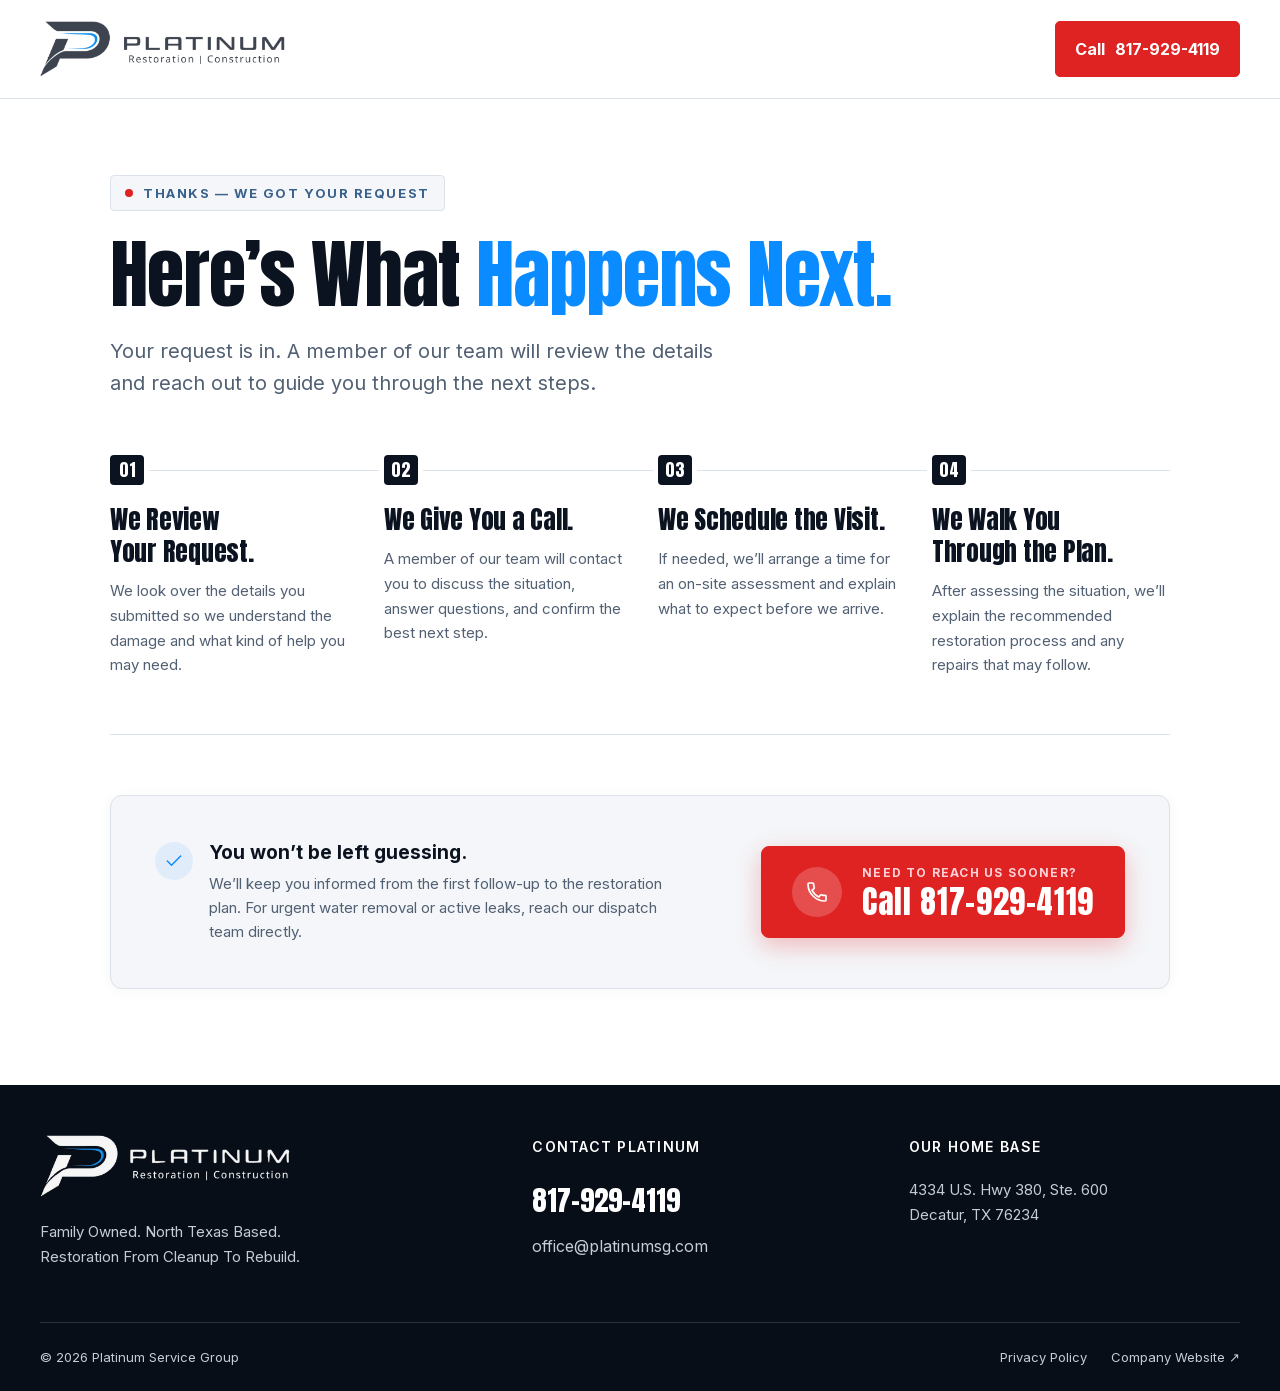
==== thanks/index.html @ e6ba88dd "first commit" ====
<!doctype html>
<html lang="en">
  <head>
    <meta charset="utf-8" />
    <meta name="viewport" content="width=device-width, initial-scale=1" />
    <meta name="robots" content="noindex,nofollow" />
    <meta name="theme-color" content="#0C1320" />
    <title>Thanks — We Got Your Request | Platinum Service Group</title>
    <link rel="icon" href="/assets/logo.png" />
    <link
      rel="preload"
      href="/assets/fonts/anton.woff2"
      as="font"
      type="font/woff2"
      crossorigin
    />
    <link
      rel="preload"
      href="/assets/fonts/inter.woff2"
      as="font"
      type="font/woff2"
      crossorigin
    />
    <link rel="stylesheet" href="/styles.css" />
    <link rel="stylesheet" href="/thanks/thanks.css" />
    <style>
      :root {
        --thanks-navy: #0c1320;
        --thanks-ink: #0f1419;
        --thanks-blue: #0a8bff;
        --thanks-blue-dark: #086ecc;
        --thanks-blue-subtle: #e1ecfa;
        --thanks-red: #df2222;
        --thanks-red-hover: #b91919;
        --thanks-muted: #526073;
        --thanks-fog: #f4f6f9;
        --thanks-line: #dce2ea;
      }
      body.thanks-page {
        background-color: #ffffff;
        color: var(--thanks-ink);
      }
      .thanks-main {
        min-height: calc(100vh - 98px - 280px);
        padding: clamp(48px, 6vw, 76px) 0 clamp(64px, 8vw, 96px);
        background: #ffffff;
      }
      .thanks-container {
        width: 100%;
        max-width: 1060px;
        margin-inline: auto;
      }
      .thanks-eyebrow {
        display: inline-flex;
        align-items: center;
        font-family:
          "Inter",
          -apple-system,
          BlinkMacSystemFont,
          sans-serif;
        font-size: 13px;
        font-weight: 700;
        letter-spacing: 0.12em;
        text-transform: uppercase;
        color: #38608a;
        background-color: var(--thanks-fog);
        border: 1px solid var(--thanks-line);
        padding: 6px 14px;
        border-radius: 4px;
        margin-bottom: 22px;
      }
      .thanks-eyebrow .dot {
        display: inline-block;
        width: 8px;
        height: 8px;
        border-radius: 50%;
        background-color: var(--thanks-red);
        margin-right: 10px;
        flex: none;
      }
      .thanks-headline {
        font-family: "Anton", Arial, sans-serif;
        font-weight: 400;
        font-size: clamp(48px, 6vw, 76px);
        line-height: 1.08;
        letter-spacing: -0.015em;
        color: var(--thanks-navy);
        margin: 0 0 20px;
      }
      .thanks-headline-accent {
        color: var(--thanks-blue);
      }
      .thanks-lead {
        font-family: "Inter", Arial, sans-serif;
        font-size: clamp(17px, 1.6vw, 20px);
        line-height: 1.6;
        color: var(--thanks-muted);
        max-width: 640px;
        margin: 0 0 clamp(42px, 5vw, 56px);
      }
      .thanks-steps-wrapper {
        position: relative;
        margin-bottom: clamp(42px, 5vw, 56px);
      }
      .thanks-steps-line {
        position: absolute;
        top: 15px;
        left: 0;
        right: 0;
        height: 1px;
        background-color: var(--thanks-line);
        z-index: 1;
      }
      .thanks-steps-grid {
        position: relative;
        z-index: 2;
        display: grid;
        grid-template-columns: repeat(4, 1fr);
        gap: clamp(20px, 3vw, 36px);
      }
      .thanks-step-card {
        display: flex;
        flex-direction: column;
        align-items: flex-start;
      }
      .thanks-step-num {
        display: inline-flex;
        align-items: center;
        justify-content: center;
        width: 34px;
        height: 30px;
        background-color: var(--thanks-navy);
        color: #ffffff;
        font-family: "Anton", Arial, sans-serif;
        font-size: 17px;
        line-height: 1;
        border-radius: 4px;
        margin-bottom: 18px;
        box-shadow: 0 0 0 5px #ffffff;
      }
      .thanks-step-title {
        font-family: "Anton", Arial, sans-serif;
        font-size: clamp(23px, 2vw, 27px);
        font-weight: 400;
        line-height: 1.25;
        letter-spacing: -0.01em;
        color: var(--thanks-navy);
        margin: 0 0 12px;
      }
      .thanks-step-desc {
        font-family: "Inter", Arial, sans-serif;
        font-size: 15px;
        line-height: 1.65;
        color: var(--thanks-muted);
        margin: 0;
      }
      .thanks-divider {
        border: 0;
        height: 1px;
        background-color: var(--thanks-line);
        margin: 0;
      }
      .thanks-cta-area {
        margin-top: clamp(40px, 5vw, 60px);
      }
      .thanks-cta-container {
        background: var(--thanks-fog);
        border: 1px solid var(--thanks-line);
        border-radius: 12px;
        padding: clamp(32px, 4vw, 44px) clamp(28px, 4vw, 44px);
        display: flex;
        justify-content: space-between;
        align-items: center;
        gap: 36px;
        box-shadow: 0 2px 14px rgba(12, 19, 32, 0.04);
      }
      .thanks-assurance {
        display: flex;
        align-items: flex-start;
        gap: 16px;
        max-width: 520px;
      }
      .thanks-check-circle {
        width: 38px;
        height: 38px;
        border-radius: 50%;
        background-color: var(--thanks-blue-subtle);
        color: var(--thanks-blue);
        display: grid;
        place-items: center;
        flex: none;
        margin-top: 2px;
      }
      .thanks-check-circle svg {
        width: 20px;
        height: 20px;
      }
      .thanks-assurance-content {
        display: flex;
        flex-direction: column;
      }
      .thanks-assurance-title {
        font-family: "Inter", Arial, sans-serif;
        font-size: 19px;
        font-weight: 700;
        color: var(--thanks-navy);
        line-height: 1.35;
        margin-bottom: 6px;
      }
      .thanks-assurance-text {
        font-family: "Inter", Arial, sans-serif;
        font-size: 15px;
        line-height: 1.6;
        color: var(--thanks-muted);
        margin: 0;
      }
      .thanks-call-wrapper {
        flex: none;
      }
      .thanks-call-btn {
        display: inline-flex;
        align-items: center;
        gap: 20px;
        background-color: var(--thanks-red);
        color: #ffffff;
        border-radius: 8px;
        padding: 18px 30px;
        text-decoration: none;
        cursor: pointer;
        border: 1px solid var(--thanks-red);
        min-height: 76px;
        box-shadow: 0 8px 24px rgba(223, 34, 34, 0.28);
        transition:
          background-color 0.16s ease,
          transform 0.16s ease,
          box-shadow 0.16s ease;
      }
      .thanks-call-btn:hover {
        background-color: var(--thanks-red-hover);
        border-color: var(--thanks-red-hover);
        transform: translateY(-2px);
        box-shadow: 0 12px 30px rgba(223, 34, 34, 0.38);
      }
      .thanks-call-icon {
        width: 50px;
        height: 50px;
        border-radius: 50%;
        background-color: rgba(255, 255, 255, 0.2);
        display: grid;
        place-items: center;
        flex: none;
        color: #ffffff;
      }
      .thanks-call-icon svg {
        width: 24px;
        height: 24px;
      }
      .thanks-call-text {
        display: flex;
        flex-direction: column;
        text-align: left;
      }
      .thanks-call-kicker {
        font-family: "Inter", Arial, sans-serif;
        font-size: 12px;
        font-weight: 700;
        letter-spacing: 0.1em;
        text-transform: uppercase;
        color: #ffd2d8;
        line-height: 1.3;
        margin-bottom: 3px;
        display: block;
      }
      .thanks-call-number {
        font-family: "Anton", Arial, sans-serif;
        font-size: clamp(28px, 2.5vw, 36px);
        font-weight: 400;
        line-height: 1.1;
        color: #ffffff;
        letter-spacing: 0.02em;
        white-space: nowrap;
        display: block;
      }
      @media (max-width: 960px) {
        .thanks-steps-grid {
          grid-template-columns: repeat(2, 1fr);
          gap: 32px 24px;
        }
        .thanks-steps-line {
          display: none;
        }
        .thanks-step-num {
          box-shadow: none;
        }
        .thanks-cta-container {
          flex-direction: column;
          align-items: stretch;
          gap: 28px;
          padding: 28px 24px;
        }
        .thanks-assurance {
          max-width: none;
        }
        .thanks-call-wrapper {
          width: 100%;
        }
        .thanks-call-btn {
          width: 100%;
          justify-content: center;
        }
      }
      @media (max-width: 600px) {
        .thanks-main {
          padding: 36px 0 54px;
        }
        .thanks-eyebrow {
          font-size: 11px;
          letter-spacing: 0.08em;
          padding: 5px 12px;
          margin-bottom: 16px;
        }
        .thanks-headline {
          font-size: 42px;
          margin-bottom: 16px;
        }
        .thanks-lead {
          font-size: 16px;
          line-height: 1.6;
          margin-bottom: 34px;
        }
        .thanks-steps-grid {
          grid-template-columns: 1fr;
          gap: 26px;
        }
        .thanks-step-title {
          font-size: 23px;
        }
        .thanks-step-desc {
          font-size: 15px;
        }
        .thanks-cta-container {
          padding: 24px 18px;
          gap: 22px;
        }
        .thanks-assurance-title {
          font-size: 17px;
        }
        .thanks-assurance-text {
          font-size: 14px;
        }
        .thanks-call-btn {
          padding: 16px 20px;
          gap: 14px;
          min-height: 68px;
        }
        .thanks-call-icon {
          width: 44px;
          height: 44px;
        }
        .thanks-call-number {
          font-size: 26px;
        }
      }
    </style>
    <!-- Google tag (gtag.js) -->
    <script
      async
      src="https://www.googletagmanager.com/gtag/js?id=G-2SJR2HMK0T"
    ></script>
    <script>
      window.dataLayer = window.dataLayer || [];
      function gtag() {
        dataLayer.push(arguments);
      }
      gtag("js", new Date());

      gtag("config", "G-2SJR2HMK0T");
    </script>
    <!-- Google Ads phone conversion tracking -->
    <script>
      gtag("config", "AW-17642452622/cMzeCOD6ip0dEI7tydxB", {
        phone_conversion_number: "817-929-4119",
      });
    </script>
    <!-- Event snippet for Submit lead form v2 conversion page -->
    <script>
      gtag("event", "conversion", {
        send_to: "AW-17642452622/ohmtCOnWmZ0dEI7tydxB",
      });
    </script>
    <script src="/thanks/receipt.js" defer></script>
  </head>
  <body class="thanks-page">
    <a href="#main" class="skip">Skip To Content</a>
    <header>
      <div class="wrap nav">
        <a class="brand" href="/" aria-label="Platinum home">
          <img
            src="/assets/logo.png"
            alt="Platinum Service Group · Restoration & Construction"
            width="258"
            height="64"
          />
        </a>
        <a
          class="button nav-call"
          href="tel:+18179294119"
          aria-label="Call Platinum at 817-929-4119"
        >
          Call <b>817-929-4119</b>
        </a>
      </div>
    </header>

    <main id="main" class="thanks-main">
      <div class="wrap thanks-container">
        <!-- 1. Eyebrow Tag -->
        <div class="thanks-eyebrow" id="receipt-label">
          <span class="dot"></span>THANKS — WE GOT YOUR REQUEST
        </div>

        <!-- 2. Clean Natural Headline -->
        <h1 class="thanks-headline" id="receipt-title">
          Here’s What <span class="thanks-headline-accent">Happens Next.</span>
        </h1>

        <!-- 3. Lead Paragraph -->
        <p class="thanks-lead" id="receipt-message">
          Your request is in. A member of our team will review the details and
          reach out to guide you through the next steps.
        </p>

        <!-- 4. Four-Step Process Grid -->
        <section class="thanks-steps-wrapper" aria-label="Next steps process">
          <div class="thanks-steps-line" aria-hidden="true"></div>
          <div class="thanks-steps-grid">
            <article class="thanks-step-card">
              <span class="thanks-step-num">01</span>
              <h2 class="thanks-step-title">We Review Your Request.</h2>
              <p class="thanks-step-desc">
                We look over the details you submitted so we understand the
                damage and what kind of help you may need.
              </p>
            </article>

            <article class="thanks-step-card">
              <span class="thanks-step-num">02</span>
              <h2 class="thanks-step-title">We Give You a Call.</h2>
              <p class="thanks-step-desc">
                A member of our team will contact you to discuss the situation,
                answer questions, and confirm the best next step.
              </p>
            </article>

            <article class="thanks-step-card">
              <span class="thanks-step-num">03</span>
              <h2 class="thanks-step-title">We Schedule the Visit.</h2>
              <p class="thanks-step-desc">
                If needed, we’ll arrange a time for an on-site assessment and
                explain what to expect before we arrive.
              </p>
            </article>

            <article class="thanks-step-card">
              <span class="thanks-step-num">04</span>
              <h2 class="thanks-step-title">We Walk You Through the Plan.</h2>
              <p class="thanks-step-desc">
                After assessing the situation, we’ll explain the recommended
                restoration process and any repairs that may follow.
              </p>
            </article>
          </div>
        </section>

        <!-- 5. Horizontal Divider -->
        <hr class="thanks-divider" aria-hidden="true" />

        <!-- 6. Substantial Call CTA Container & Prominent Button -->
        <section class="thanks-cta-area" aria-label="Immediate contact options">
          <div class="thanks-cta-container">
            <div class="thanks-assurance">
              <div class="thanks-check-circle" aria-hidden="true">
                <svg
                  viewBox="0 0 24 24"
                  fill="none"
                  stroke="currentColor"
                  stroke-width="2.5"
                  stroke-linecap="round"
                  stroke-linejoin="round"
                >
                  <polyline points="20 6 9 17 4 12"></polyline>
                </svg>
              </div>
              <div class="thanks-assurance-content">
                <strong class="thanks-assurance-title"
                  >You won’t be left guessing.</strong
                >
                <p class="thanks-assurance-text">
                  We’ll keep you informed from the first follow-up to the
                  restoration plan. For urgent water removal or active leaks,
                  reach our dispatch team directly.
                </p>
              </div>
            </div>

            <div class="thanks-call-wrapper">
              <a
                href="tel:+18179294119"
                class="thanks-call-btn button"
                data-cta="phone"
                data-placement="thanks_bottom_cta"
                aria-label="Need to reach us sooner? Call Platinum 24/7 at 817-929-4119"
              >
                <div class="thanks-call-icon" aria-hidden="true">
                  <svg viewBox="0 0 24 24" fill="currentColor">
                    <path
                      d="M20.01 15.38c-1.23 0-2.42-.2-3.53-.56a.977.977 0 0 0-1.01.24l-1.57 1.97c-2.83-1.35-5.48-3.9-6.89-6.83l1.95-1.66c.27-.28.35-.67.24-1.02-.37-1.11-.56-2.3-.56-3.53 0-.54-.45-.99-.99-.99H4.19C3.65 3 3 3.24 3 3.99 3 13.28 10.73 21 20.01 21c.71 0 .99-.63.99-1.18v-3.45c0-.54-.45-.99-.99-.99z"
                    />
                  </svg>
                </div>
                <div class="thanks-call-text">
                  <span class="thanks-call-kicker"
                    >NEED TO REACH US SOONER?</span
                  >
                  <strong class="thanks-call-number">Call 817-929-4119</strong>
                </div>
              </a>
            </div>
          </div>
        </section>
      </div>
    </main>

    <footer>
      <div class="wrap footer-grid">
        <div>
          <img
            src="/assets/logo-white.png"
            width="250"
            height="62"
            alt="Platinum Service Group · Restoration & Construction"
          />
          <p>
            Family Owned. North Texas Based.<br />Restoration From Cleanup To
            Rebuild.
          </p>
        </div>
        <div>
          <strong>CONTACT PLATINUM</strong>
          <a href="tel:+18179294119">817-929-4119</a>
          <a href="mailto:office@platinumsg.com">office@platinumsg.com</a>
        </div>
        <div>
          <strong>OUR HOME BASE</strong>
          <p>4334 U.S. Hwy 380, Ste. 600<br />Decatur, TX 76234</p>
        </div>
      </div>
      <div class="wrap footer-bottom">
        <span>© 2026 Platinum Service Group</span>
        <div>
          <a href="https://www.platinumsg.com/privacy-policy.html"
            >Privacy Policy</a
          >
          <a href="https://www.platinumsg.com/">Company Website ↗</a>
        </div>
      </div>
    </footer>
  </body>
</html>
---- styles.css ----
@font-face {
  font-family: Inter;
  src: url("/assets/fonts/inter.woff2") format("woff2");
  font-weight: 400 700;
  font-display: swap;
}
@font-face {
  font-family: Anton;
  src: url("/assets/fonts/anton.woff2") format("woff2");
  font-weight: 400;
  font-display: swap;
}
:root {
  --navy: #0c1320;
  --ink: #0f1419;
  --blue: #0a8bff;
  --blue-light: #0a8bff;
  --red: #df2222;
  --red-hover: #b91919;
  --muted: #526073;
  --fog: #f4f6f9;
  --line: #dce2ea;
  --silver: #c4ccd7;
}
* {
  box-sizing: border-box;
}
html {
  scroll-behavior: smooth;
  scroll-padding-top: 110px;
}
body {
  margin: 0;
  font:
    17px/1.7 Inter,
    Arial,
    sans-serif;
  color: var(--ink);
  background: white;
}
a {
  color: inherit;
}
button,
input,
select,
textarea {
  font: inherit;
}
button,
a,
input,
select,
textarea,
summary {
  -webkit-tap-highlight-color: transparent;
}
a,
button {
  touch-action: manipulation;
}
a:focus-visible,
button:focus-visible,
summary:focus-visible {
  outline: 3px solid var(--blue);
  outline-offset: 5px;
}
img {
  max-width: 100%;
  display: block;
}
svg {
  width: 23px;
  height: 23px;
  fill: none;
  stroke: currentColor;
  stroke-width: 1.7;
  flex: none;
}
.wrap {
  width: min(1200px, calc(100% - 80px));
  margin-inline: auto;
}
h1,
h2,
h3 {
  font-family: Anton, Arial, sans-serif;
  font-weight: 400;
  line-height: 1.14;
  letter-spacing: -0.025em;
  text-wrap: balance;
  margin: 0 0 24px;
}
h1 {
  font-size: clamp(58px, 5.3vw, 78px);
}
h2 {
  font-size: clamp(36px, 3.5vw, 50px);
}
h3 {
  font-size: 27px;
  line-height: 1.25;
  margin-bottom: 16px;
}
h1 span {
  color: var(--blue-light);
}
h2 span {
  color: var(--blue);
}
p {
  margin: 0 0 22px;
}
.section {
  padding: 88px 0;
}
.split {
  display: grid;
  grid-template-columns: 1fr 1fr;
  gap: 72px;
  align-items: center;
}
.eyebrow {
  font-size: 14px;
  font-weight: 700;
  letter-spacing: 0.12em;
  line-height: 1.5;
  text-transform: uppercase;
  color: #38608a;
  margin-bottom: 20px;
}
.eyebrow.light {
  color: var(--silver);
}
.dot {
  display: inline-block;
  width: 8px;
  height: 8px;
  border-radius: 50%;
  background: var(--red);
  margin-right: 10px;
  flex: none;
}
.line {
  display: inline-block;
  vertical-align: middle;
  width: 25px;
  height: 2px;
  background: var(--blue-light);
  margin-right: 10px;
}
.button {
  display: inline-flex;
  gap: 18px;
  justify-content: center;
  align-items: center;
  min-height: 56px;
  padding: 15px 24px;
  font-size: 17px;
  font-weight: 700;
  line-height: 1.4;
  color: #fff;
  background: var(--red);
  border: 1px solid var(--red);
  border-radius: 5px;
  text-decoration: none;
  cursor: pointer;
  transition: background 0.16s;
}
.button:hover {
  background: var(--red-hover);
  border-color: var(--red-hover);
}
.button:disabled {
  cursor: wait;
  opacity: 0.75;
}
.outline {
  color: var(--red);
  background: transparent;
  border: 2px solid var(--red);
}
.outline:hover {
  color: #fff;
}
.text-link,
.hero-secondary,
.service-cta {
  font-size: 18px;
  font-weight: 600;
  text-decoration: none;
  color: var(--red);
  text-underline-offset: 5px;
}
.text-link:hover,
.hero-secondary:hover,
.service-cta:hover {
  text-decoration: underline;
}
.review-bar {
  background: var(--fog);
  border-bottom: 1px solid var(--line);
  font-size: 14px;
}
.review-bar .wrap {
  display: flex;
  justify-content: space-between;
  align-items: center;
  min-height: 44px;
  gap: 24px;
}
.review-bar a {
  display: flex;
  gap: 8px;
  align-items: center;
  text-decoration: none;
}
.google-g {
  font-weight: 700;
  color: #325ca4;
  font-size: 20px;
}
.stars {
  color: #936500;
  letter-spacing: 1px;
}
.review-bar-note {
  font-size: 14px;
  display: flex;
  align-items: center;
}
.review-bar-note .dot {
  margin-right: 8px;
}
header {
  position: sticky;
  top: 0;
  z-index: 20;
  background: #fff;
  border-bottom: 1px solid var(--line);
}
.nav {
  height: 98px;
  display: flex;
  align-items: center;
  justify-content: space-between;
  gap: 24px;
}
.brand img {
  width: 245px;
  height: auto;
}
.nav nav {
  display: flex;
  gap: 26px;
  font-size: 15px;
  font-weight: 600;
}
.nav nav a {
  text-decoration: none;
  white-space: nowrap;
}
.nav nav a:hover {
  color: var(--blue);
}
.nav-call {
  font-size: 16px;
  white-space: nowrap;
  gap: 10px;
  padding: 14px 19px;
}
.hero {
  background: var(--navy);
  color: #fff;
  position: relative;
  overflow: hidden;
}
.hero-image {
  position: absolute;
  inset: 0;
  background:
    linear-gradient(
      90deg,
      rgba(12, 19, 32, 0.97),
      rgba(12, 19, 32, 0.91) 48%,
      rgba(12, 19, 32, 0.74)
    ),
    url("/assets/interior.webp") center/cover;
}
.hero-grid {
  position: relative;
  display: grid;
  grid-template-columns: 1.08fr 1fr;
  gap: 76px;
  padding-top: 64px;
  padding-bottom: 64px;
  align-items: center;
}
.hero-copy > .eyebrow {
  color: #b2cce9;
  max-width: 420px;
}
.hero-lede {
  font-size: 20px;
  line-height: 1.5;
  font-weight: 600;
  max-width: 420px;
  margin-bottom: 16px;
}
.hero-description {
  font-size: 18px;
  color: var(--silver);
  max-width: 450px;
  margin-bottom: 28px;
}
.hero-call,
.call-number {
  width: 100%;
  justify-content: space-between;
  text-align: left;
  max-width: 405px;
  padding: 18px 25px;
  font-size: 16px;
}
.hero-call strong,
.call-number strong {
  font-family: Anton, sans-serif;
  font-size: 34px;
  line-height: 1.35;
  display: block;
  font-weight: 500;
  letter-spacing: 0.02em;
}
.hero-call > span:last-child,
.call-number > span:last-child {
  font-size: 30px;
  font-weight: 400;
}
.hero-secondary {
  display: block;
  width: fit-content;
  color: #ffa8b7;
  margin-top: 19px;
  font-size: 16px;
}
.hero-proof {
  display: flex;
  gap: 28px;
  border-top: 1px solid #ffffff28;
  margin-top: 30px;
  padding-top: 22px;
}
.hero-proof span {
  font-size: 13px;
  color: var(--silver);
  line-height: 1.6;
}
.hero-proof b {
  display: block;
  color: white;
  font-size: 20px;
  font-weight: 600;
}
.request {
  background: white;
  color: var(--ink);
  padding: 32px;
  border-radius: 7px;
  border-top: 4px solid var(--red);
  scroll-margin-top: 110px;
  box-shadow: 0 18px 50px #0002;
}
.form-top h2 {
  font-size: 35px;
  line-height: 1.15;
  margin-bottom: 14px;
}
.form-top p {
  font-size: 16px;
  line-height: 1.6;
  color: var(--muted);
  margin-bottom: 23px;
}
.form-row {
  display: grid;
  grid-template-columns: 1fr 1fr;
  gap: 16px;
}
label {
  display: block;
  font-size: 14px;
  font-weight: 600;
  margin: 0 0 7px;
}
label span {
  color: var(--red);
}
input,
select,
textarea {
  display: block;
  width: 100%;
  max-width: 100%;
  min-width: 0;
  background: #f8f9fb;
  border: 1px solid #b8c2d0;
  border-radius: 4px;
  padding: 11px 12px;
  font-size: 16px;
  line-height: 1.5;
  color: var(--ink);
  margin-bottom: 18px;
}
input,
select {
  min-height: 48px;
}
input:focus,
select:focus,
textarea:focus {
  outline: 2px solid var(--blue);
  outline-offset: 2px;
}
textarea {
  resize: vertical;
}
.optional-details {
  border: 0;
  margin-bottom: 19px;
}
.optional-details summary {
  font-size: 14px;
  font-weight: 500;
  padding: 0 22px 0 0;
  color: var(--muted);
  min-height: 30px;
}
.optional-details summary:after {
  top: 0;
  right: 1px;
}
.optional-details label {
  margin-top: 12px;
}
.optional-details textarea {
  margin-bottom: 0;
}
.submit {
  width: 100%;
  justify-content: space-between;
  font-size: 17px;
}
.consent {
  font-size: 13px;
  color: var(--muted);
  line-height: 1.65;
  margin: 14px 0 18px;
}
.consent a {
  text-underline-offset: 3px;
}
.urgent {
  border-top: 1px solid var(--line);
  padding-top: 15px;
  font-size: 14px;
  line-height: 1.7;
}
.urgent a {
  color: var(--red);
  font-weight: 700;
  display: block;
}
.honeypot {
  display: none;
}
#form-status:not(:empty) {
  margin-top: 18px;
  padding: 14px;
  background: #fff1f3;
  border-left: 3px solid var(--red);
  font-size: 15px;
  line-height: 1.6;
}
#form-status a {
  color: var(--red);
  font-weight: 700;
}
.field-error {
  color: var(--red);
  font-size: 13px;
  line-height: 1.4;
  margin: -10px 0 14px;
  font-weight: 600;
}
input[aria-invalid="true"],
select[aria-invalid="true"],
textarea[aria-invalid="true"] {
  border-color: var(--red);
  background: #fff9f9;
}
input[aria-invalid="true"]:focus,
select[aria-invalid="true"]:focus,
textarea[aria-invalid="true"]:focus {
  outline: 2px solid var(--red);
  outline-offset: 2px;
}
.trust-bar {
  border-bottom: 1px solid var(--line);
  background: white;
}
.trust-grid {
  display: grid;
  grid-template-columns: repeat(4, 1fr);
  gap: 26px;
  padding-block: 30px;
}
.trust-item {
  display: flex;
  gap: 14px;
  align-items: center;
}
.trust-badge {
  width: 66px;
  height: 60px;
  flex: none;
  display: grid;
  place-items: center;
}
.trust-badge img {
  width: auto;
  max-height: 58px;
  object-fit: contain;
}
.trust-info strong {
  font-size: 15px;
  display: block;
  line-height: 1.4;
}
.trust-info small {
  font-size: 13px;
  line-height: 1.5;
  color: var(--muted);
  display: block;
  margin-top: 4px;
}
.section-head {
  margin-bottom: 40px;
}
.section-head h2 {
  margin-bottom: 0;
}
.services {
  background: var(--fog);
}
.service-grid {
  display: grid;
  grid-template-columns: repeat(3, 1fr);
  gap: 24px;
}
.service-card {
  background: white;
  border: 1px solid var(--line);
  border-radius: 6px;
  overflow: hidden;
  display: flex;
  flex-direction: column;
}
.service-photo {
  width: 100%;
  aspect-ratio: 1.6;
  height: auto;
  object-fit: cover;
}
.service-card-copy {
  display: flex;
  flex-direction: column;
  flex: 1;
  padding: 26px;
}
.service-icon {
  font-size: 14px;
  letter-spacing: 0.1em;
  font-weight: 600;
  color: #49657e;
  display: block;
  margin-bottom: 14px;
}
.service-card h3 {
  font-size: 27px;
}
.service-card p {
  font-size: 17px;
  color: var(--muted);
  line-height: 1.75;
  margin-bottom: 26px;
}
.service-cta {
  border-top: 1px solid var(--line);
  display: flex;
  justify-content: space-between;
  padding-top: 18px;
  margin-top: auto;
  font-size: 17px;
}
.image-note {
  font-size: 13px;
  color: var(--muted);
  margin: 18px 0 0;
}
.call-banner {
  padding: 60px 0;
  background: var(--navy);
  color: #fff;
}
.banner-grid {
  display: grid;
  grid-template-columns: 1.35fr 1fr;
  gap: 70px;
  align-items: center;
}
.banner-grid h2 {
  font-size: clamp(38px, 3.4vw, 50px);
  margin: 0;
}
.banner-grid h2 span {
  color: var(--blue-light);
}
.banner-actions {
  display: flex;
  flex-direction: column;
  gap: 14px;
}
.banner-actions .button {
  max-width: none;
  width: 100%;
}
.banner-actions .outline,
.final-actions .outline {
  border-color: #f16b81;
  color: #ffafbe;
}
.banner-actions .outline:hover,
.final-actions .outline:hover {
  color: white;
  background: var(--red);
  border-color: var(--red);
}
.process .eyebrow.light {
  color: #38608a;
}
.steps {
  display: grid;
  grid-template-columns: repeat(4, 1fr);
  gap: 30px;
  margin-top: 40px;
}
.step-number {
  font-family: Anton, sans-serif;
  font-size: 25px;
  display: flex;
  align-items: center;
  gap: 20px;
  color: var(--blue);
  margin-bottom: 24px;
}
.step-number:after {
  content: "";
  height: 1px;
  background: var(--line);
  flex: 1;
}
.steps h3 {
  font-size: 27px;
}
.steps p {
  font-size: 17px;
  color: var(--muted);
}
.process-note {
  border-top: 1px solid var(--line);
  display: flex;
  gap: 16px;
  padding-top: 25px;
  margin-top: 22px;
}
.check {
  color: var(--blue);
  font-size: 25px;
}
.process-note p {
  font-size: 16px;
  color: var(--muted);
  margin: 0;
}
.process-note strong {
  color: var(--ink);
}
.insurance {
  padding-top: 0;
}
.insurance p {
  font-size: 17px;
  color: var(--muted);
}
.photo {
  position: relative;
  overflow: hidden;
  align-self: stretch;
  min-height: 490px;
  border-radius: 6px;
  background: var(--fog);
}
.photo > img {
  position: absolute;
  inset: 0;
  width: 100%;
  height: 100%;
  object-fit: cover;
}
.photo:after {
  content: "";
  position: absolute;
  inset: 40% 0 0;
  background: linear-gradient(transparent, rgba(12, 19, 32, 0.92));
}
.photo-label {
  position: absolute;
  bottom: 30px;
  left: 30px;
  right: 30px;
  z-index: 1;
  color: white;
}
.photo-label b {
  font-family: Anton, sans-serif;
  font-weight: 500;
  font-size: 29px;
  line-height: 1.3;
  display: block;
  max-width: 360px;
}
.photo-label span {
  font-size: 15px;
  display: block;
  margin-top: 12px;
  color: #d9e1eb;
}
.checks {
  list-style: none;
  padding: 0;
  margin: 24px 0;
}
.checks li {
  position: relative;
  padding-left: 29px;
  margin-bottom: 14px;
  font-size: 17px;
}
.checks li:before {
  content: "✓";
  position: absolute;
  left: 0;
  color: var(--blue);
  font-weight: 700;
}
.insurance p.fine {
  font-size: 14px;
  line-height: 1.7;
}
.why {
  background: var(--fog);
}
.why-grid {
  display: grid;
  grid-template-columns: repeat(3, 1fr);
  gap: 55px;
  margin-top: 40px;
}
.why-grid article {
  border-top: 1px solid #bbc8d7;
  padding-top: 25px;
}
.why-grid strong {
  font-family: Anton, sans-serif;
  font-size: 62px;
  line-height: 1.2;
  font-weight: 500;
  color: var(--blue);
}
.why-grid h3 {
  font-size: 26px;
  margin-top: 18px;
}
.why-grid p {
  color: var(--muted);
  font-size: 17px;
}
.review {
  border-top: 1px solid #bbc8d7;
  margin-top: 25px;
  padding-top: 30px;
  max-width: 940px;
}
.review blockquote {
  font-size: 23px;
  line-height: 1.55;
  margin: 0 0 18px;
}
.review p {
  font-size: 14px;
  margin: 0;
}
.review p span {
  display: block;
  color: var(--muted);
  font-size: 13px;
  margin-top: 4px;
}
.areas p {
  color: var(--muted);
}
.area-panel {
  padding: 32px;
  background: var(--fog);
  border: 1px solid var(--line);
  border-radius: 6px;
}
.area-label {
  font-size: 14px;
  letter-spacing: 0.07em;
  font-weight: 700;
}
.area-label .dot {
  background: var(--blue);
}
.cities {
  display: grid;
  grid-template-columns: 1fr 1fr;
  gap: 0 28px;
  margin-top: 20px;
}
.cities span {
  font-size: 17px;
  padding-block: 14px;
  border-bottom: 1px solid var(--line);
}
.area-panel p {
  font-size: 14px;
  margin: 20px 0 0;
}
.faq {
  padding-top: 10px;
}
.faq-grid {
  display: grid;
  grid-template-columns: 0.8fr 1.2fr;
  gap: 80px;
}
.faq-grid > div > p {
  font-size: 17px;
  color: var(--muted);
  max-width: 300px;
}
.questions {
  border-top: 1px solid var(--line);
}
details {
  border-bottom: 1px solid var(--line);
}
summary {
  list-style: none;
  cursor: pointer;
  position: relative;
  padding: 22px 30px 22px 0;
  font-size: 18px;
  font-weight: 600;
  line-height: 1.5;
}
summary::-webkit-details-marker {
  display: none;
}
summary:after {
  content: "+";
  position: absolute;
  right: 3px;
  top: 20px;
  color: var(--blue);
  font-size: 22px;
  font-weight: 400;
}
details[open] > summary:after {
  content: "−";
}
details p {
  font-size: 17px;
  line-height: 1.8;
  color: var(--muted);
  padding-right: 20px;
}
.final-cta {
  background: var(--navy);
  color: #fff;
  text-align: center;
  padding: 75px 0;
}
.final-cta h2 {
  font-size: 52px;
}
.final-cta h2 span {
  color: var(--blue-light);
}
.final-cta p {
  color: var(--silver);
  max-width: 640px;
  margin-inline: auto;
}
.final-actions {
  display: flex;
  gap: 16px;
  justify-content: center;
  margin: 28px 0 23px;
}
.final-note {
  font-size: 14px;
  color: var(--silver);
}
footer {
  background: #080e18;
  color: var(--silver);
  padding: 50px 0 0;
}
.footer-grid {
  display: grid;
  grid-template-columns: 1.35fr 1fr 1fr;
  gap: 45px;
}
.footer-grid img {
  width: 250px;
  height: auto;
  margin-bottom: 22px;
}
.footer-grid p {
  font-size: 15px;
}
.footer-grid strong {
  font-size: 14px;
  font-weight: 600;
  display: block;
  letter-spacing: 0.09em;
  color: white;
  margin-bottom: 18px;
}
.footer-grid a {
  display: block;
  font-size: 16px;
  margin-bottom: 9px;
  text-decoration: none;
}
.footer-grid a[href^="tel"] {
  font-family: Anton, sans-serif;
  font-size: 28px;
  color: #fff;
}
.footer-bottom {
  display: flex;
  justify-content: space-between;
  gap: 25px;
  border-top: 1px solid #ffffff24;
  padding-block: 23px;
  margin-top: 30px;
  font-size: 13px;
}
.footer-bottom > div {
  display: flex;
  gap: 24px;
}
.footer-bottom a {
  text-decoration: none;
}
.mobile-bar {
  display: none;
}
.skip {
  position: fixed;
  top: -100px;
  left: 12px;
  background: white;
  color: var(--ink);
  padding: 12px;
  z-index: 100;
}
.skip:focus {
  top: 10px;
}
.thanks-main {
  min-height: 65vh;
  padding: 80px 0;
  background: var(--fog);
}
.thanks-card {
  max-width: 760px;
  margin: auto;
  text-align: center;
}
.thanks-card h1 {
  font-size: 58px;
}
.thanks-card p {
  font-size: 18px;
}
.thanks-card .button {
  margin: 10px;
}
.thanks-card .eyebrow {
  color: var(--muted);
}
.thanks-steps {
  text-align: left;
  border-top: 1px solid var(--line);
  padding-top: 30px;
  margin-top: 36px;
}
@media (max-width: 1100px) {
  .wrap {
    width: calc(100% - 56px);
  }
  .nav nav {
    gap: 18px;
    font-size: 14px;
  }
  .brand img {
    width: 210px;
  }
  .hero-grid {
    gap: 40px;
    grid-template-columns: 1fr 1fr;
  }
  .hero-proof {
    gap: 20px;
  }
  .request {
    padding: 27px;
  }
  .hero-proof b {
    font-size: 18px;
  }
  .hero-proof span {
    font-size: 12px;
  }
  .service-grid {
    gap: 20px;
  }
  .service-card-copy {
    padding: 23px;
  }
  .trust-grid {
    gap: 15px;
  }
  .trust-badge {
    width: 50px;
  }
  .trust-item {
    gap: 10px;
  }
  .trust-info strong {
    font-size: 14px;
  }
  .trust-info small {
    font-size: 12px;
  }
  .split {
    gap: 48px;
  }
  .banner-grid {
    gap: 40px;
  }
  .hero h1 {
    font-size: 62px;
  }
}
@media (max-width: 900px) {
  .nav nav {
    display: none;
  }
  .hero-grid {
    grid-template-columns: 1fr;
    max-width: 680px;
    gap: 44px;
  }
  .hero-copy {
    text-align: center;
  }
  .hero-copy > .eyebrow,
  .hero-lede,
  .hero-description {
    margin-inline: auto;
  }
  .hero h1 {
    font-size: 66px;
  }
  .hero-secondary {
    margin-inline: auto;
  }
  .hero-proof {
    justify-content: center;
    gap: 40px;
  }
  .hero-proof span {
    font-size: 13px;
  }
  .hero-proof b {
    font-size: 21px;
  }
  .hero-call {
    max-width: 390px;
  }
  .request {
    padding: 34px;
  }
  .trust-grid {
    grid-template-columns: 1fr 1fr;
    max-width: 680px;
    gap: 26px 40px;
  }
  .trust-badge {
    width: 66px;
  }
  .trust-info strong {
    font-size: 16px;
  }
  .trust-info small {
    font-size: 14px;
  }
  .service-grid {
    grid-template-columns: 1fr 1fr;
  }
  .banner-grid {
    grid-template-columns: 1fr;
    text-align: center;
    gap: 30px;
  }
  .banner-actions {
    max-width: 410px;
    width: 100%;
    margin: auto;
  }
  .steps {
    grid-template-columns: 1fr 1fr;
    gap: 30px;
  }
  .split {
    grid-template-columns: 1fr;
    gap: 38px;
  }
  .photo {
    min-height: 450px;
  }
  .photo-split {
    grid-template-columns: 1fr 1fr;
    gap: 35px;
  }
  .photo-split h2 {
    font-size: 36px;
  }
  .why-grid {
    gap: 30px;
  }
  .faq-grid {
    grid-template-columns: 1fr;
    gap: 30px;
  }
  .faq-grid > div > p {
    max-width: none;
  }
  .footer-grid {
    grid-template-columns: 1fr 1fr;
    gap: 30px;
  }
  .footer-grid > div:first-child {
    grid-row: span 2;
  }
  .footer-grid > div:last-child {
    grid-column: 2;
  }
  .review-bar-note {
    display: none;
  }
  .review-bar .wrap {
    justify-content: center;
  }
}
@media (max-width: 600px) {
  html {
    scroll-padding-top: 90px;
  }
  body {
    font-size: 16px;
    padding-bottom: calc(84px + env(safe-area-inset-bottom, 0px));
  }
  .wrap {
    width: calc(100% - 40px);
  }
  .section {
    padding: 58px 0;
  }
  .review-bar .wrap {
    min-height: 38px;
    font-size: 13px;
    gap: 5px;
  }
  .review-bar a {
    gap: 6px;
  }
  .review-bar a b {
    font-weight: 500;
  }
  .google-g {
    font-size: 18px;
  }
  .stars {
    letter-spacing: 0;
  }
  .nav {
    height: 76px;
    gap: 14px;
  }
  .brand img {
    width: 180px;
  }
  .nav-call {
    min-height: 44px;
    padding: 10px 13px;
    gap: 7px;
    font-size: 15px;
  }
  .nav-call b {
    display: none;
  }
  .nav-call svg {
    width: 18px;
    height: 18px;
  }
  .hero-grid {
    padding-top: 40px;
    padding-bottom: 40px;
    gap: 34px;
  }
  .hero h1 {
    font-size: 57px;
    line-height: 1.1;
    letter-spacing: -0.02em;
    margin-bottom: 24px;
  }
  .hero .eyebrow {
    font-size: 12px;
    letter-spacing: 0.1em;
    max-width: 310px;
    line-height: 1.7;
    margin-bottom: 22px;
  }
  .hero .line {
    display: none;
  }
  .hero-lede {
    font-size: 18px;
    max-width: 330px;
    line-height: 1.55;
  }
  .hero-description {
    font-size: 16px;
    line-height: 1.8;
    max-width: 340px;
  }
  .hero-call {
    padding: 15px 23px;
    width: 100%;
    max-width: 350px;
  }
  .hero-call strong {
    font-size: 32px;
  }
  .hero-secondary {
    font-size: 16px;
    margin-top: 20px;
  }
  .hero-proof {
    gap: 20px;
    justify-content: space-between;
    margin-top: 28px;
    padding-top: 23px;
  }
  .hero-proof b {
    font-size: 18px;
  }
  .hero-proof span {
    font-size: 11px;
    line-height: 1.65;
  }
  .request {
    padding: 26px 22px;
    text-align: left;
    border-radius: 6px;
    scroll-margin-top: 90px;
  }
  .form-top {
    text-align: center;
  }
  .form-top h2 {
    font-size: 33px;
  }
  .form-top p {
    font-size: 16px;
  }
  .form-row {
    grid-template-columns: 1fr;
    gap: 0;
  }
  label {
    font-size: 14px;
  }
  input,
  select,
  textarea {
    font-size: 16px;
    min-height: 49px;
  }
  .submit {
    font-size: 16px;
  }
  .consent {
    font-size: 13px;
  }
  .urgent {
    font-size: 14px;
  }
  .trust-grid {
    gap: 23px 18px;
    padding-block: 26px;
  }
  .trust-item {
    display: flex;
    flex-direction: column;
    text-align: center;
    gap: 10px;
  }
  .trust-badge {
    height: 55px;
    width: 70px;
  }
  .trust-info strong {
    font-size: 14px;
  }
  .trust-info small {
    font-size: 12px;
  }
  h2 {
    font-size: 36px;
    line-height: 1.2;
  }
  h3 {
    font-size: 27px;
  }
  .eyebrow {
    font-size: 12px;
    letter-spacing: 0.1em;
  }
  .section-head {
    text-align: center;
    margin-bottom: 30px;
  }
  .service-grid {
    grid-template-columns: 1fr;
    gap: 25px;
    max-width: 440px;
    margin: auto;
  }
  .service-card-copy {
    padding: 25px;
  }
  .service-card h3 {
    font-size: 29px;
    text-wrap: balance;
  }
  .service-icon {
    font-size: 14px;
  }
  .service-card p {
    font-size: 16px;
    line-height: 1.8;
  }
  .service-cta {
    font-size: 18px;
    min-height: 48px;
  }
  .image-note {
    text-align: center;
    font-size: 13px;
  }
  .call-banner {
    padding: 48px 0;
  }
  .banner-grid h2 {
    font-size: 36px;
    line-height: 1.2;
  }
  .banner-grid .eyebrow {
    font-size: 13px;
  }
  .banner-actions .outline {
    font-size: 16px;
    padding: 16px 14px;
  }
  .process > .wrap > .eyebrow {
    text-align: center;
    max-width: 260px;
    margin-inline: auto;
  }
  .steps {
    grid-template-columns: 1fr;
    gap: 18px;
    margin-top: 34px;
  }
  .steps article {
    display: grid;
    grid-template-columns: 45px 1fr;
    column-gap: 16px;
  }
  .step-number {
    grid-row: span 2;
    align-items: start;
    font-size: 27px;
    margin: 0;
    line-height: 1.2;
  }
  .step-number:after {
    display: none;
  }
  .steps h3 {
    font-size: 28px;
    margin-bottom: 12px;
  }
  .steps p {
    font-size: 16px;
    line-height: 1.8;
    margin-bottom: 18px;
  }
  .process-note {
    padding-top: 25px;
    margin-top: 0;
  }
  .process-note p {
    font-size: 15px;
  }
  .photo-split {
    grid-template-columns: 1fr;
    gap: 34px;
  }
  .photo {
    min-height: 360px;
  }
  .photo-label {
    bottom: 25px;
    left: 25px;
    right: 25px;
  }
  .photo-label b {
    font-size: 28px;
  }
  .photo-label span {
    font-size: 14px;
  }
  .insurance {
    padding-top: 0;
  }
  .insurance h2 {
    font-size: 36px;
  }
  .insurance > .wrap > div:last-child {
    text-align: center;
  }
  .insurance p {
    font-size: 16px;
    line-height: 1.8;
  }
  .checks {
    text-align: left;
  }
  .checks li {
    font-size: 16px;
  }
  .insurance .button {
    width: 100%;
  }
  .why > .wrap > .eyebrow {
    text-align: center;
  }
  .why-grid {
    grid-template-columns: 1fr;
    gap: 28px;
  }
  .why-grid article {
    padding-top: 22px;
    text-align: center;
  }
  .why-grid strong {
    font-size: 58px;
  }
  .why-grid p {
    font-size: 16px;
    max-width: 330px;
    margin: 0 auto;
  }
  .why-grid h3 {
    font-size: 28px;
  }
  .review {
    padding-top: 28px;
    margin-top: 35px;
  }
  .review blockquote {
    font-size: 21px;
    line-height: 1.6;
  }
  .review p {
    font-size: 14px;
    line-height: 1.7;
  }
  .review p span {
    font-size: 13px;
  }
  .areas .split > div:first-child {
    text-align: center;
  }
  .area-panel {
    padding: 25px;
  }
  .area-label {
    font-size: 12px;
    letter-spacing: 0.04em;
  }
  .cities {
    gap: 0 18px;
  }
  .cities span {
    font-size: 16px;
  }
  .area-panel p {
    font-size: 13px;
  }
  .faq {
    padding-top: 0;
  }
  .faq-grid > div:first-child {
    text-align: center;
  }
  .faq-grid > div > p {
    font-size: 16px;
  }
  summary {
    font-size: 17px;
    padding-block: 21px;
  }
  details p {
    font-size: 16px;
    line-height: 1.8;
  }
  .final-cta {
    padding: 55px 0;
  }
  .final-cta h2 {
    font-size: 39px;
  }
  .final-cta p {
    font-size: 16px;
  }
  .final-actions {
    flex-direction: column;
    gap: 14px;
    margin-top: 28px;
  }
  .final-note {
    display: block;
    font-size: 13px;
    max-width: 290px;
    margin: auto;
  }
  .footer-grid {
    display: flex;
    flex-direction: column;
    align-items: center;
    text-align: center;
    gap: 22px;
  }
  .footer-grid img {
    width: 240px;
    margin-inline: auto;
  }
  .footer-grid p {
    font-size: 15px;
  }
  .footer-grid strong {
    font-size: 13px;
    margin-bottom: 12px;
  }
  .footer-bottom {
    flex-direction: column;
    gap: 13px;
    text-align: center;
    align-items: center;
    font-size: 12px;
  }
  .footer-bottom > div {
    gap: 22px;
  }
  .mobile-bar {
    position: fixed;
    bottom: 0;
    left: 0;
    right: 0;
    z-index: 30;
    background: #fff;
    border-top: 1px solid var(--line);
    display: flex;
    align-items: center;
    justify-content: space-between;
    gap: 15px;
    padding: 11px 18px calc(11px + env(safe-area-inset-bottom, 0px));
    box-shadow: 0 -3px 20px #0000000b;
  }
  .mobile-call-status {
    display: flex;
    align-items: center;
    font-size: 10px;
    line-height: 1.6;
    letter-spacing: 0.04em;
  }
  .mobile-call-status strong {
    display: block;
    font-size: 12px;
    font-weight: 600;
    letter-spacing: 0;
  }
  .mobile-call-status .dot {
    width: 7px;
    height: 7px;
    margin-right: 8px;
  }
  .mobile-bar .button {
    padding: 10px 14px;
    min-height: 58px;
    gap: 10px;
    line-height: 1.3;
  }
  .mobile-bar .button > span {
    font-size: 10px;
    letter-spacing: 0.1em;
  }
  .mobile-bar strong {
    font-size: 20px;
    letter-spacing: 0.01em;
    display: block;
    font-family: Anton, sans-serif;
    font-weight: 500;
    margin-top: 3px;
  }
  .mobile-bar svg {
    width: 21px;
    height: 21px;
  }
  .thanks-main {
    padding: 48px 0;
  }
  .thanks-card h1 {
    font-size: 43px;
  }
  .thanks-card p {
    font-size: 16px;
  }
  .thanks-card .button {
    display: flex;
    margin: 16px 0;
  }
}
@media (max-width: 360px) {
  .wrap {
    width: calc(100% - 32px);
  }
  .brand img {
    width: 158px;
  }
  .hero h1 {
    font-size: 50px;
  }
  .hero-proof {
    gap: 13px;
  }
  .hero-proof span {
    font-size: 10px;
  }
  .hero-proof b {
    font-size: 17px;
  }
  .request {
    padding: 24px 18px;
  }
  .mobile-bar {
    padding-inline: 13px;
    gap: 10px;
  }
  .mobile-bar .button {
    padding-inline: 11px;
  }
  .mobile-call-status {
    font-size: 9px;
  }
  .mobile-call-status strong {
    font-size: 11px;
  }
}
@media (prefers-reduced-motion: reduce) {
  html {
    scroll-behavior: auto;
  }
  * {
    transition: none !important;
    animation: none !important;
  }
}

/* Final brand and mobile refinements. */
h1,
h2,
h3 {
  font-weight: 400;
  font-synthesis: none;
  letter-spacing: 0;
}
.hero-call strong,
.call-number strong,
.why-grid strong,
.photo-label b {
  font-weight: 400;
}
.hero .eyebrow {
  font-weight: 600;
}
.hero h1 {
  font-size: clamp(58px, 5vw, 72px);
}
.hero-lede {
  max-width: 490px;
}
.mobile-bar .button strong {
  font-family: Anton, sans-serif;
  font-size: 20px;
  font-weight: 400;
  white-space: nowrap;
}
.mobile-call-status {
  flex: 1;
  min-width: 0;
}
.mobile-call-status strong {
  font-family: Inter, sans-serif;
  font-size: 12px;
  font-weight: 600;
  line-height: 1.7;
}
.mobile-bar .button {
  flex: none;
  white-space: nowrap;
}
@media (max-width: 600px) {
  .hero h1 {
    font-size: 54px;
  }
  .hero-lede {
    max-width: 340px;
  }
  .mobile-call-status .dot {
    margin-right: 7px;
  }
  .mobile-bar .button strong {
    font-size: 19px;
  }
  .mobile-bar .button {
    gap: 8px;
    padding-inline: 13px;
  }
  .mobile-bar .button > span {
    font-size: 10px;
  }
  .mobile-call-status strong {
    font-size: 11px;
  }
}
@media (max-width: 360px) {
  .hero h1 {
    font-size: 47px;
  }
  .mobile-bar .button {
    gap: 6px;
    padding-inline: 9px;
  }
  .mobile-bar .button strong {
    font-size: 17px;
  }
  .mobile-call-status {
    font-size: 9px;
  }
  .mobile-call-status strong {
    font-size: 10px;
  }
}

body.thanks-page {
  padding-bottom: 0;
}
---- thanks/thanks.css ----
/* Refined styles for /thanks route matching Platinum Service Group theme */
:root {
  --thanks-navy: #0c1320;
  --thanks-ink: #0f1419;
  --thanks-blue: #0a8bff;
  --thanks-blue-dark: #086ecc;
  --thanks-blue-subtle: #e1ecfa;
  --thanks-red: #df2222;
  --thanks-red-hover: #b91919;
  --thanks-muted: #526073;
  --thanks-fog: #f4f6f9;
  --thanks-line: #dce2ea;
  --thanks-border: #ccd6e2;
}

body.thanks-page {
  background-color: #ffffff;
  color: var(--thanks-ink);
}

.thanks-main {
  min-height: calc(100vh - 98px - 280px);
  padding: clamp(48px, 6vw, 76px) 0 clamp(64px, 8vw, 96px);
  background: #ffffff;
}

.thanks-container {
  width: 100%;
  max-width: 1060px;
  margin-inline: auto;
}

/* 1. Eyebrow Tag with Signature Red Dot */
.thanks-eyebrow {
  display: inline-flex;
  align-items: center;
  font-family: 'Inter', -apple-system, BlinkMacSystemFont, sans-serif;
  font-size: 13px;
  font-weight: 700;
  letter-spacing: 0.12em;
  text-transform: uppercase;
  color: #38608a;
  background-color: var(--thanks-fog);
  border: 1px solid var(--thanks-line);
  padding: 6px 14px;
  border-radius: 4px;
  margin-bottom: 22px;
}

.thanks-eyebrow .dot {
  display: inline-block;
  width: 8px;
  height: 8px;
  border-radius: 50%;
  background-color: var(--thanks-red);
  margin-right: 10px;
  flex: none;
}

/* 2. Natural Clean Headline (No Selection/Box Highlight) */
.thanks-headline {
  font-family: 'Anton', Arial, sans-serif;
  font-weight: 400;
  font-size: clamp(48px, 6vw, 76px);
  line-height: 1.08;
  letter-spacing: -0.015em;
  color: var(--thanks-navy);
  margin: 0 0 20px;
}

.thanks-headline-accent {
  color: var(--thanks-blue);
}

/* 3. Subtitle / Lead Paragraph */
.thanks-lead {
  font-family: 'Inter', Arial, sans-serif;
  font-size: clamp(17px, 1.6vw, 20px);
  line-height: 1.6;
  color: var(--thanks-muted);
  max-width: 640px;
  margin: 0 0 clamp(42px, 5vw, 56px);
}

/* 4. Four-Step Process Grid */
.thanks-steps-wrapper {
  position: relative;
  margin-bottom: clamp(42px, 5vw, 56px);
}

/* Horizontal connector line across step numbers */
.thanks-steps-line {
  position: absolute;
  top: 15px;
  left: 0;
  right: 0;
  height: 1px;
  background-color: var(--thanks-line);
  z-index: 1;
}

.thanks-steps-grid {
  position: relative;
  z-index: 2;
  display: grid;
  grid-template-columns: repeat(4, 1fr);
  gap: clamp(20px, 3vw, 36px);
}

.thanks-step-card {
  display: flex;
  flex-direction: column;
  align-items: flex-start;
}

/* Step Number Box */
.thanks-step-num {
  display: inline-flex;
  align-items: center;
  justify-content: center;
  width: 34px;
  height: 30px;
  background-color: var(--thanks-navy);
  color: #ffffff;
  font-family: 'Anton', Arial, sans-serif;
  font-size: 17px;
  line-height: 1;
  border-radius: 4px;
  margin-bottom: 18px;
  box-shadow: 0 0 0 5px #ffffff; /* Clean mask over connector line */
}

/* Natural Step Title without background box */
.thanks-step-title {
  font-family: 'Anton', Arial, sans-serif;
  font-size: clamp(23px, 2vw, 27px);
  font-weight: 400;
  line-height: 1.25;
  letter-spacing: -0.01em;
  color: var(--thanks-navy);
  margin: 0 0 12px;
}

/* Step Description */
.thanks-step-desc {
  font-family: 'Inter', Arial, sans-serif;
  font-size: 15px;
  line-height: 1.65;
  color: var(--thanks-muted);
  margin: 0;
}

/* 5. Horizontal Divider */
.thanks-divider {
  border: 0;
  height: 1px;
  background-color: var(--thanks-line);
  margin: 0;
}

/* 6. Substantial Call CTA Container & Prominent Button */
.thanks-cta-area {
  margin-top: clamp(40px, 5vw, 60px);
}

.thanks-cta-container {
  background: var(--thanks-fog);
  border: 1px solid var(--thanks-line);
  border-radius: 12px;
  padding: clamp(32px, 4vw, 44px) clamp(28px, 4vw, 44px);
  display: flex;
  justify-content: space-between;
  align-items: center;
  gap: 36px;
  box-shadow: 0 2px 14px rgba(12, 19, 32, 0.04);
}

/* Left Assurance Section */
.thanks-assurance {
  display: flex;
  align-items: flex-start;
  gap: 16px;
  max-width: 520px;
}

.thanks-check-circle {
  width: 38px;
  height: 38px;
  border-radius: 50%;
  background-color: var(--thanks-blue-subtle);
  color: var(--thanks-blue);
  display: grid;
  place-items: center;
  flex: none;
  margin-top: 2px;
}

.thanks-check-circle svg {
  width: 20px;
  height: 20px;
}

.thanks-assurance-content {
  display: flex;
  flex-direction: column;
}

.thanks-assurance-title {
  font-family: 'Inter', Arial, sans-serif;
  font-size: 19px;
  font-weight: 700;
  color: var(--thanks-navy);
  line-height: 1.35;
  margin-bottom: 6px;
}

.thanks-assurance-text {
  font-family: 'Inter', Arial, sans-serif;
  font-size: 15px;
  line-height: 1.6;
  color: var(--thanks-muted);
  margin: 0;
}

/* Right Prominent Call CTA Button */
.thanks-call-wrapper {
  flex: none;
}

.thanks-call-btn {
  display: inline-flex;
  align-items: center;
  gap: 20px;
  background-color: var(--thanks-red);
  color: #ffffff;
  border-radius: 8px;
  padding: 18px 30px;
  text-decoration: none;
  cursor: pointer;
  border: 1px solid var(--thanks-red);
  min-height: 76px;
  box-shadow: 0 8px 24px rgba(223, 34, 34, 0.28);
  transition: background-color 0.16s ease, transform 0.16s ease, box-shadow 0.16s ease;
}

.thanks-call-btn:hover {
  background-color: var(--thanks-red-hover);
  border-color: var(--thanks-red-hover);
  transform: translateY(-2px);
  box-shadow: 0 12px 30px rgba(223, 34, 34, 0.38);
}

.thanks-call-icon {
  width: 50px;
  height: 50px;
  border-radius: 50%;
  background-color: rgba(255, 255, 255, 0.2);
  display: grid;
  place-items: center;
  flex: none;
  color: #ffffff;
}

.thanks-call-icon svg {
  width: 24px;
  height: 24px;
}

.thanks-call-text {
  display: flex;
  flex-direction: column;
  text-align: left;
}

.thanks-call-kicker {
  font-family: 'Inter', Arial, sans-serif;
  font-size: 12px;
  font-weight: 700;
  letter-spacing: 0.1em;
  text-transform: uppercase;
  color: #ffd2d8;
  line-height: 1.3;
  margin-bottom: 3px;
  display: block;
}

.thanks-call-number {
  font-family: 'Anton', Arial, sans-serif;
  font-size: clamp(28px, 2.5vw, 36px);
  font-weight: 400;
  line-height: 1.1;
  color: #ffffff;
  letter-spacing: 0.02em;
  white-space: nowrap;
  display: block;
}

/* Responsive Breakpoints */
@media (max-width: 960px) {
  .thanks-steps-grid {
    grid-template-columns: repeat(2, 1fr);
    gap: 32px 24px;
  }
  .thanks-steps-line {
    display: none;
  }
  .thanks-step-num {
    box-shadow: none;
  }
  .thanks-cta-container {
    flex-direction: column;
    align-items: stretch;
    gap: 28px;
    padding: 28px 24px;
  }
  .thanks-assurance {
    max-width: none;
  }
  .thanks-call-wrapper {
    width: 100%;
  }
  .thanks-call-btn {
    width: 100%;
    justify-content: center;
  }
}

@media (max-width: 600px) {
  .thanks-main {
    padding: 36px 0 54px;
  }
  .thanks-eyebrow {
    font-size: 11px;
    letter-spacing: 0.08em;
    padding: 5px 12px;
    margin-bottom: 16px;
  }
  .thanks-headline {
    font-size: 42px;
    margin-bottom: 16px;
  }
  .thanks-lead {
    font-size: 16px;
    line-height: 1.6;
    margin-bottom: 34px;
  }
  .thanks-steps-grid {
    grid-template-columns: 1fr;
    gap: 26px;
  }
  .thanks-step-title {
    font-size: 23px;
  }
  .thanks-step-desc {
    font-size: 15px;
  }
  .thanks-cta-container {
    padding: 24px 18px;
    gap: 22px;
  }
  .thanks-assurance-title {
    font-size: 17px;
  }
  .thanks-assurance-text {
    font-size: 14px;
  }
  .thanks-call-btn {
    padding: 16px 20px;
    gap: 14px;
    min-height: 68px;
  }
  .thanks-call-icon {
    width: 44px;
    height: 44px;
  }
  .thanks-call-number {
    font-size: 26px;
  }
}
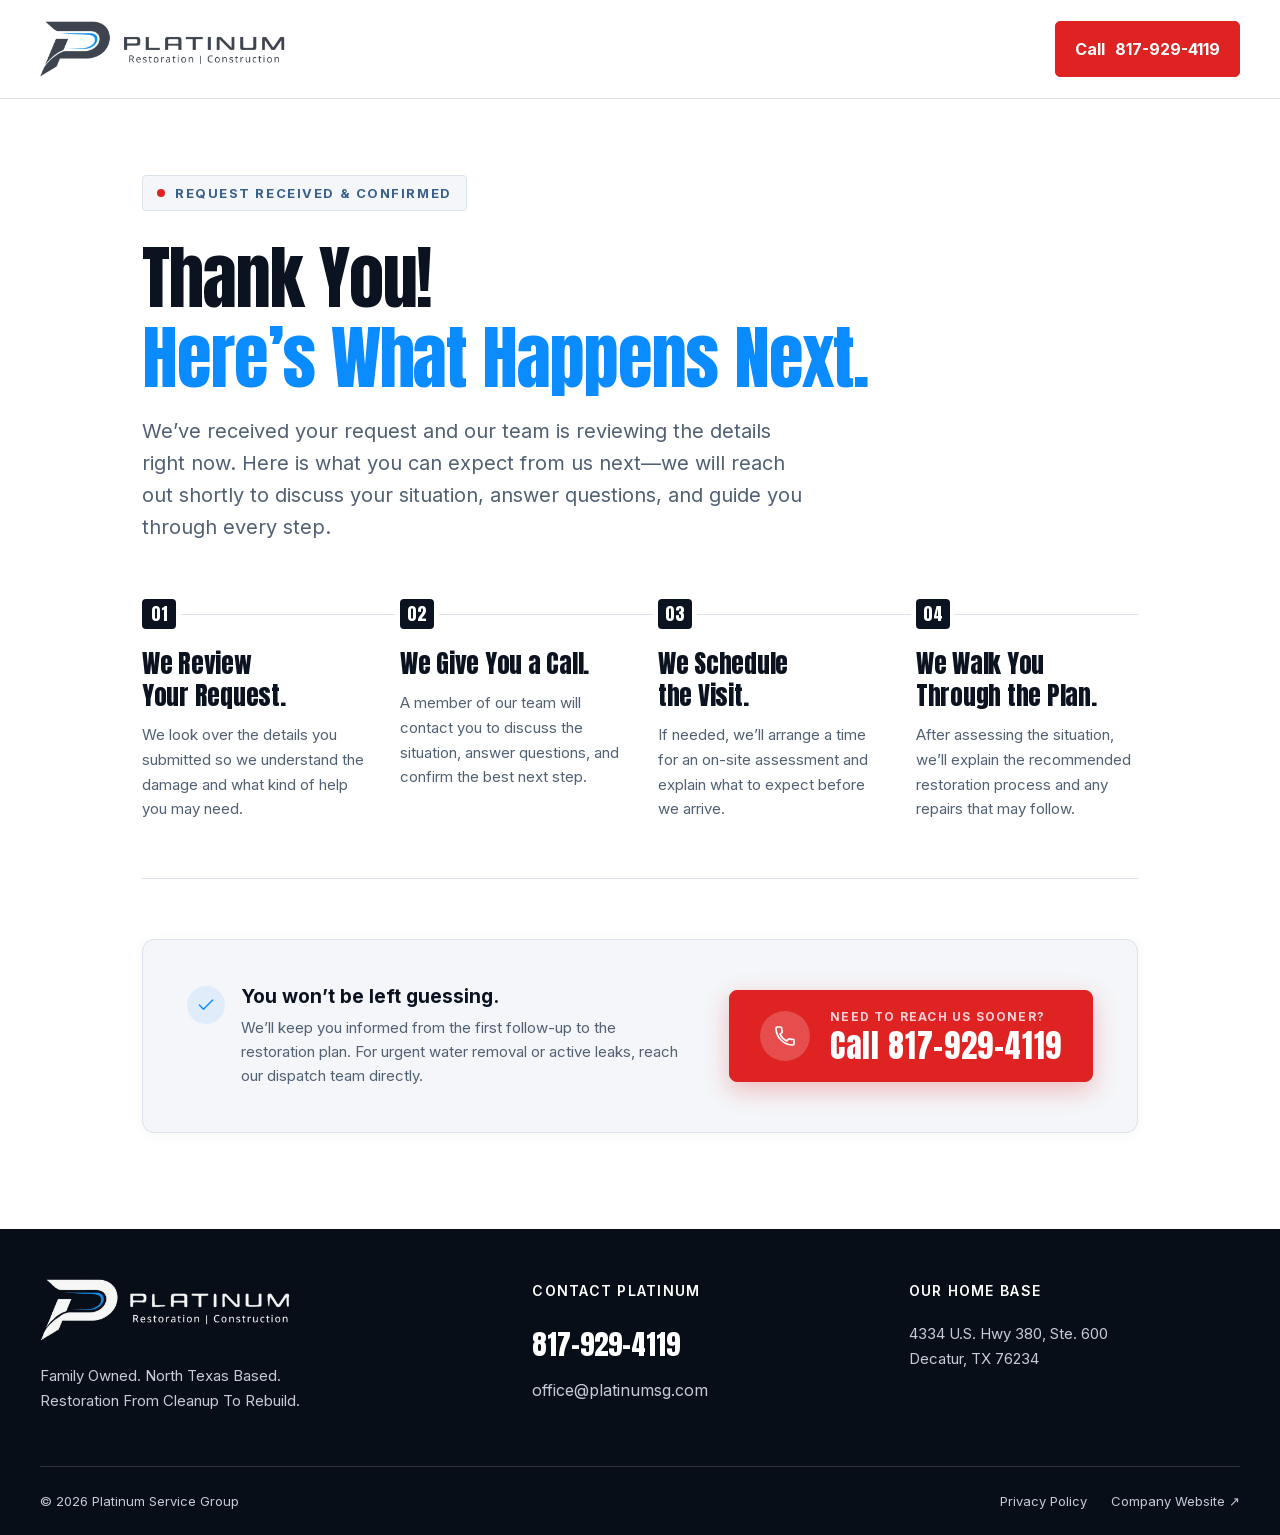
==== commit 61e3ad2c: "thank you page changings" ====
--- a/thanks/index.html
+++ b/thanks/index.html
@@ -49,6 +49,8 @@
         width: 100%;
         max-width: 1060px;
         margin-inline: auto;
+        padding-inline: clamp(20px, 4vw, 32px);
+        box-sizing: border-box;
       }
       .thanks-eyebrow {
         display: inline-flex;
@@ -67,7 +69,7 @@
         border: 1px solid var(--thanks-line);
         padding: 6px 14px;
         border-radius: 4px;
-        margin-bottom: 22px;
+        margin-bottom: 28px;
       }
       .thanks-eyebrow .dot {
         display: inline-block;
@@ -81,11 +83,19 @@
       .thanks-headline {
         font-family: "Anton", Arial, sans-serif;
         font-weight: 400;
-        font-size: clamp(48px, 6vw, 76px);
+        font-size: clamp(46px, 5.5vw, 74px);
         line-height: 1.08;
         letter-spacing: -0.015em;
         color: var(--thanks-navy);
         margin: 0 0 20px;
+      }
+      .thanks-headline-welcome {
+        display: block;
+        color: var(--thanks-navy);
+        margin-bottom: 4px;
+      }
+      .thanks-headline-sub {
+        display: inline;
       }
       .thanks-headline-accent {
         color: var(--thanks-blue);
@@ -95,7 +105,7 @@
         font-size: clamp(17px, 1.6vw, 20px);
         line-height: 1.6;
         color: var(--thanks-muted);
-        max-width: 640px;
+        max-width: 660px;
         margin: 0 0 clamp(42px, 5vw, 56px);
       }
       .thanks-steps-wrapper {
@@ -310,37 +320,64 @@
         }
       }
       @media (max-width: 600px) {
+        .thanks-container {
+          padding-inline: 20px;
+          text-align: center;
+        }
         .thanks-main {
           padding: 36px 0 54px;
         }
         .thanks-eyebrow {
+          display: inline-flex;
+          margin-inline: auto;
           font-size: 11px;
           letter-spacing: 0.08em;
           padding: 5px 12px;
+          margin-bottom: 34px;
+        }
+        .thanks-headline {
+          font-size: clamp(38px, 9vw, 44px);
+          line-height: 1.08;
           margin-bottom: 16px;
-        }
-        .thanks-headline {
-          font-size: 42px;
-          margin-bottom: 16px;
+          text-align: center;
+        }
+        .thanks-headline-welcome {
+          font-size: clamp(44px, 10.5vw, 52px);
+          line-height: 1.05;
+          margin-bottom: 4px;
+          text-align: center;
+        }
+        .thanks-headline-sub {
+          display: block;
+          text-align: center;
         }
         .thanks-lead {
           font-size: 16px;
           line-height: 1.6;
           margin-bottom: 34px;
+          margin-inline: auto;
+          text-align: center;
         }
         .thanks-steps-grid {
           grid-template-columns: 1fr;
           gap: 26px;
         }
+        .thanks-step-card {
+          align-items: center;
+          text-align: center;
+        }
         .thanks-step-title {
           font-size: 23px;
+          text-align: center;
         }
         .thanks-step-desc {
           font-size: 15px;
+          text-align: center;
         }
         .thanks-cta-container {
           padding: 24px 18px;
           gap: 22px;
+          text-align: left;
         }
         .thanks-assurance-title {
           font-size: 17px;
@@ -359,6 +396,17 @@
         }
         .thanks-call-number {
           font-size: 26px;
+        }
+      }
+      @media (max-width: 360px) {
+        .thanks-container {
+          padding-inline: 16px;
+        }
+        .thanks-headline {
+          font-size: 34px;
+        }
+        .thanks-headline-welcome {
+          font-size: 40px;
         }
       }
     </style>
@@ -416,18 +464,18 @@
       <div class="wrap thanks-container">
         <!-- 1. Eyebrow Tag -->
         <div class="thanks-eyebrow" id="receipt-label">
-          <span class="dot"></span>THANKS — WE GOT YOUR REQUEST
+          <span class="dot"></span>REQUEST RECEIVED & CONFIRMED
         </div>
 
         <!-- 2. Clean Natural Headline -->
         <h1 class="thanks-headline" id="receipt-title">
-          Here’s What <span class="thanks-headline-accent">Happens Next.</span>
+          <span class="thanks-headline-welcome">Thank You!</span>
+          <span class="thanks-headline-sub">Here’s What <span class="thanks-headline-accent">Happens Next.</span></span>
         </h1>
 
         <!-- 3. Lead Paragraph -->
         <p class="thanks-lead" id="receipt-message">
-          Your request is in. A member of our team will review the details and
-          reach out to guide you through the next steps.
+          We’ve received your request and our team is reviewing the details right now. Here is what you can expect from us next—we will reach out shortly to discuss your situation, answer questions, and guide you through every step.
         </p>
 
         <!-- 4. Four-Step Process Grid -->
--- a/thanks/thanks.css
+++ b/thanks/thanks.css
@@ -28,6 +28,8 @@
   width: 100%;
   max-width: 1060px;
   margin-inline: auto;
+  padding-inline: clamp(20px, 4vw, 32px);
+  box-sizing: border-box;
 }
 
 /* 1. Eyebrow Tag with Signature Red Dot */
@@ -44,7 +46,7 @@
   border: 1px solid var(--thanks-line);
   padding: 6px 14px;
   border-radius: 4px;
-  margin-bottom: 22px;
+  margin-bottom: 28px;
 }
 
 .thanks-eyebrow .dot {
@@ -61,11 +63,21 @@
 .thanks-headline {
   font-family: 'Anton', Arial, sans-serif;
   font-weight: 400;
-  font-size: clamp(48px, 6vw, 76px);
+  font-size: clamp(46px, 5.5vw, 74px);
   line-height: 1.08;
   letter-spacing: -0.015em;
   color: var(--thanks-navy);
   margin: 0 0 20px;
+}
+
+.thanks-headline-welcome {
+  display: block;
+  color: var(--thanks-navy);
+  margin-bottom: 4px;
+}
+
+.thanks-headline-sub {
+  display: inline;
 }
 
 .thanks-headline-accent {
@@ -78,7 +90,7 @@
   font-size: clamp(17px, 1.6vw, 20px);
   line-height: 1.6;
   color: var(--thanks-muted);
-  max-width: 640px;
+  max-width: 660px;
   margin: 0 0 clamp(42px, 5vw, 56px);
 }
 
@@ -326,37 +338,64 @@
 }
 
 @media (max-width: 600px) {
+  .thanks-container {
+    padding-inline: 20px;
+    text-align: center;
+  }
   .thanks-main {
     padding: 36px 0 54px;
   }
   .thanks-eyebrow {
+    display: inline-flex;
+    margin-inline: auto;
     font-size: 11px;
     letter-spacing: 0.08em;
     padding: 5px 12px;
+    margin-bottom: 34px;
+  }
+  .thanks-headline {
+    font-size: clamp(38px, 9vw, 44px);
+    line-height: 1.08;
     margin-bottom: 16px;
-  }
-  .thanks-headline {
-    font-size: 42px;
-    margin-bottom: 16px;
+    text-align: center;
+  }
+  .thanks-headline-welcome {
+    font-size: clamp(44px, 10.5vw, 52px);
+    line-height: 1.05;
+    margin-bottom: 4px;
+    text-align: center;
+  }
+  .thanks-headline-sub {
+    display: block;
+    text-align: center;
   }
   .thanks-lead {
     font-size: 16px;
     line-height: 1.6;
     margin-bottom: 34px;
+    margin-inline: auto;
+    text-align: center;
   }
   .thanks-steps-grid {
     grid-template-columns: 1fr;
     gap: 26px;
   }
+  .thanks-step-card {
+    align-items: center;
+    text-align: center;
+  }
   .thanks-step-title {
     font-size: 23px;
+    text-align: center;
   }
   .thanks-step-desc {
     font-size: 15px;
+    text-align: center;
   }
   .thanks-cta-container {
     padding: 24px 18px;
     gap: 22px;
+    text-align: left;
   }
   .thanks-assurance-title {
     font-size: 17px;
@@ -377,3 +416,15 @@
     font-size: 26px;
   }
 }
+
+@media (max-width: 360px) {
+  .thanks-container {
+    padding-inline: 16px;
+  }
+  .thanks-headline {
+    font-size: 34px;
+  }
+  .thanks-headline-welcome {
+    font-size: 40px;
+  }
+}
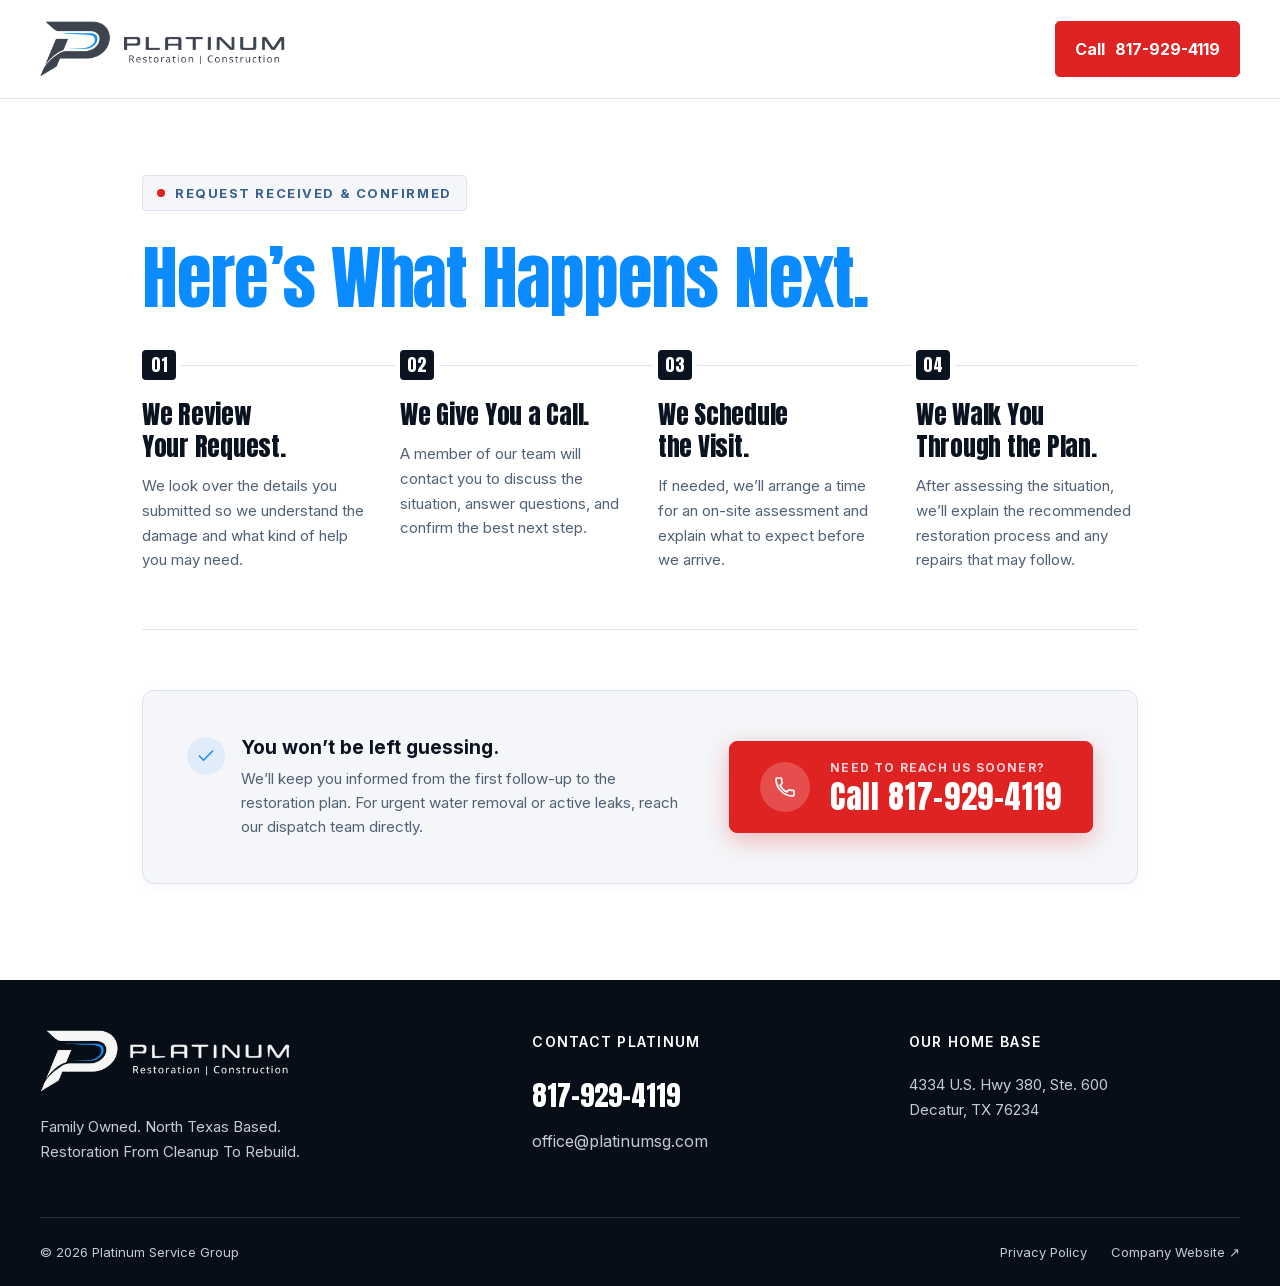
==== commit 6f459501: "center alse" ====
--- a/thanks/index.html
+++ b/thanks/index.html
@@ -469,14 +469,19 @@
 
         <!-- 2. Clean Natural Headline -->
         <h1 class="thanks-headline" id="receipt-title">
-          <span class="thanks-headline-welcome">Thank You!</span>
-          <span class="thanks-headline-sub">Here’s What <span class="thanks-headline-accent">Happens Next.</span></span>
+          <!-- <span class="thanks-headline-welcome">Thank You!</span> -->
+          <span class="thanks-headline-sub"
+            >Here’s What
+            <span class="thanks-headline-accent">Happens Next.</span></span
+          >
         </h1>
 
         <!-- 3. Lead Paragraph -->
-        <p class="thanks-lead" id="receipt-message">
+        <!-- <p class="thanks-lead" id="receipt-message">
           We’ve received your request and our team is reviewing the details right now. Here is what you can expect from us next—we will reach out shortly to discuss your situation, answer questions, and guide you through every step.
-        </p>
+        </p> -->
+
+        <div style="padding-top: 15px"></div>
 
         <!-- 4. Four-Step Process Grid -->
         <section class="thanks-steps-wrapper" aria-label="Next steps process">
